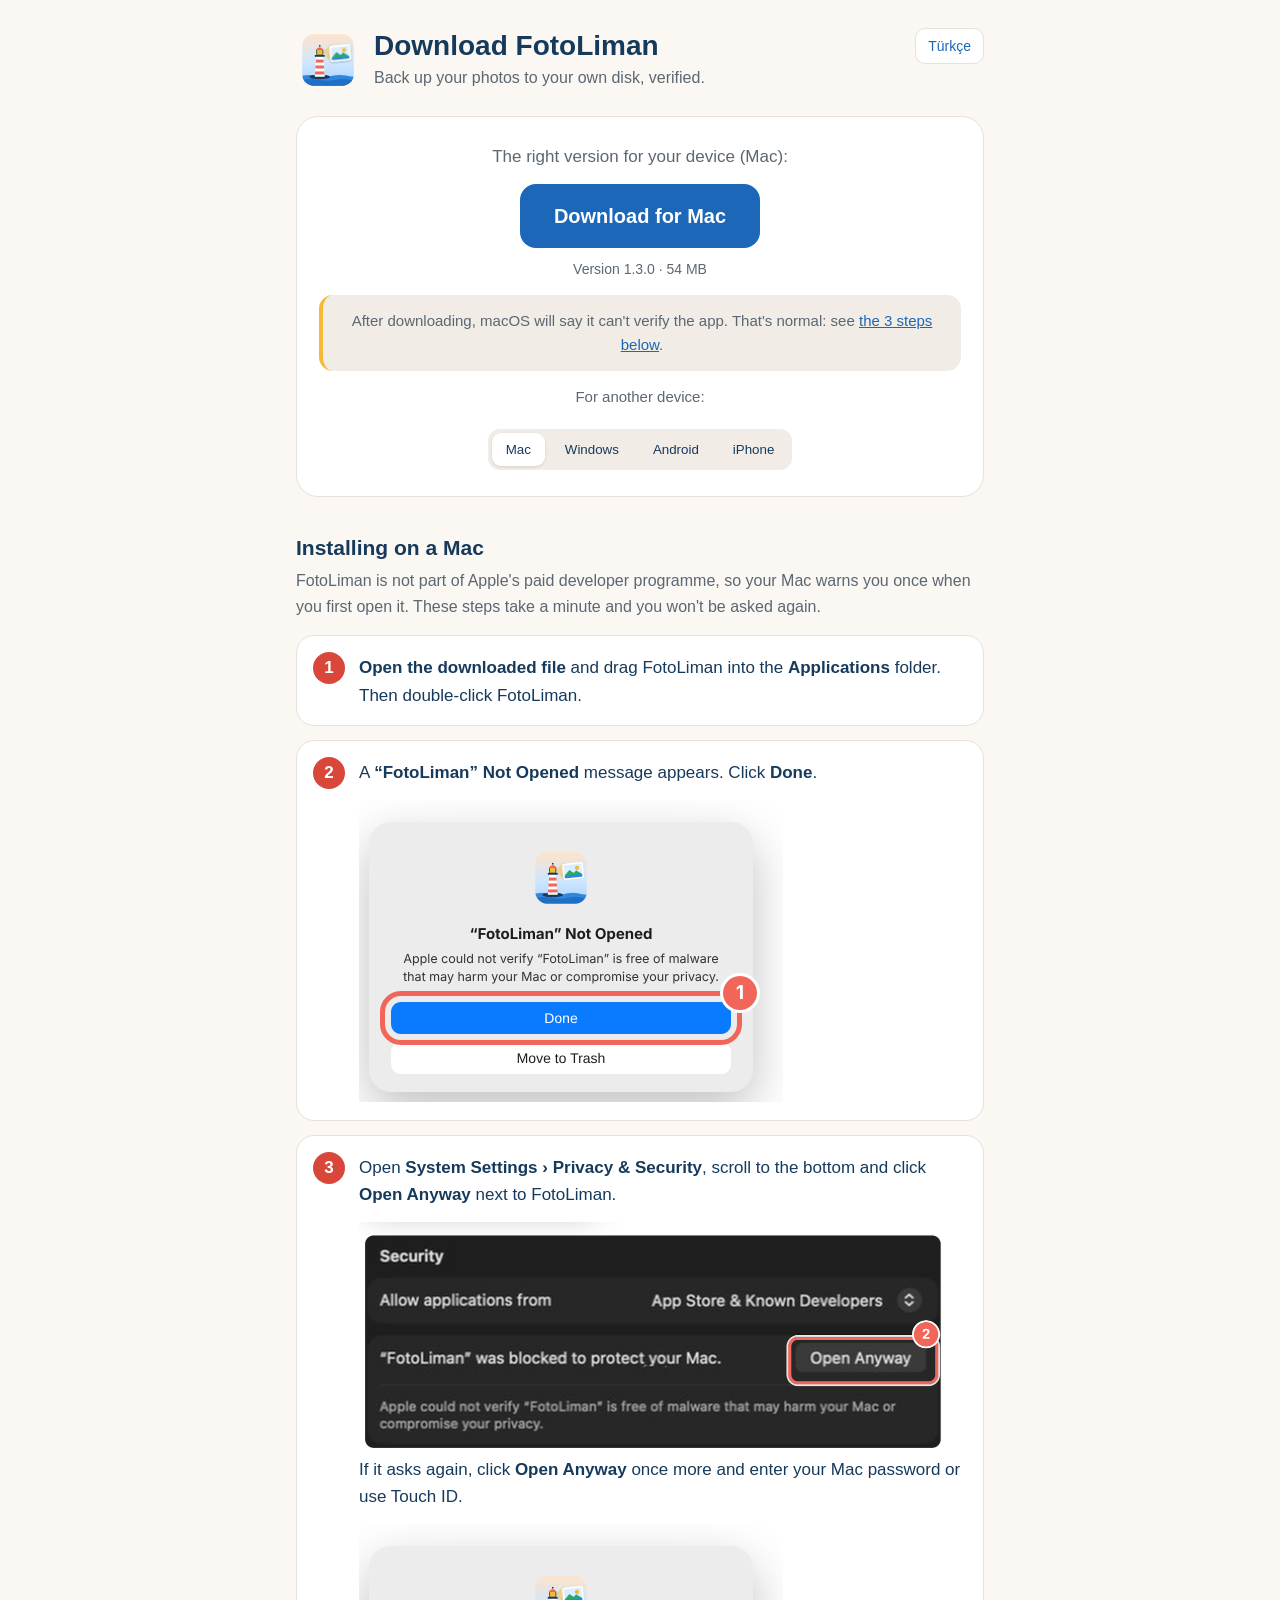
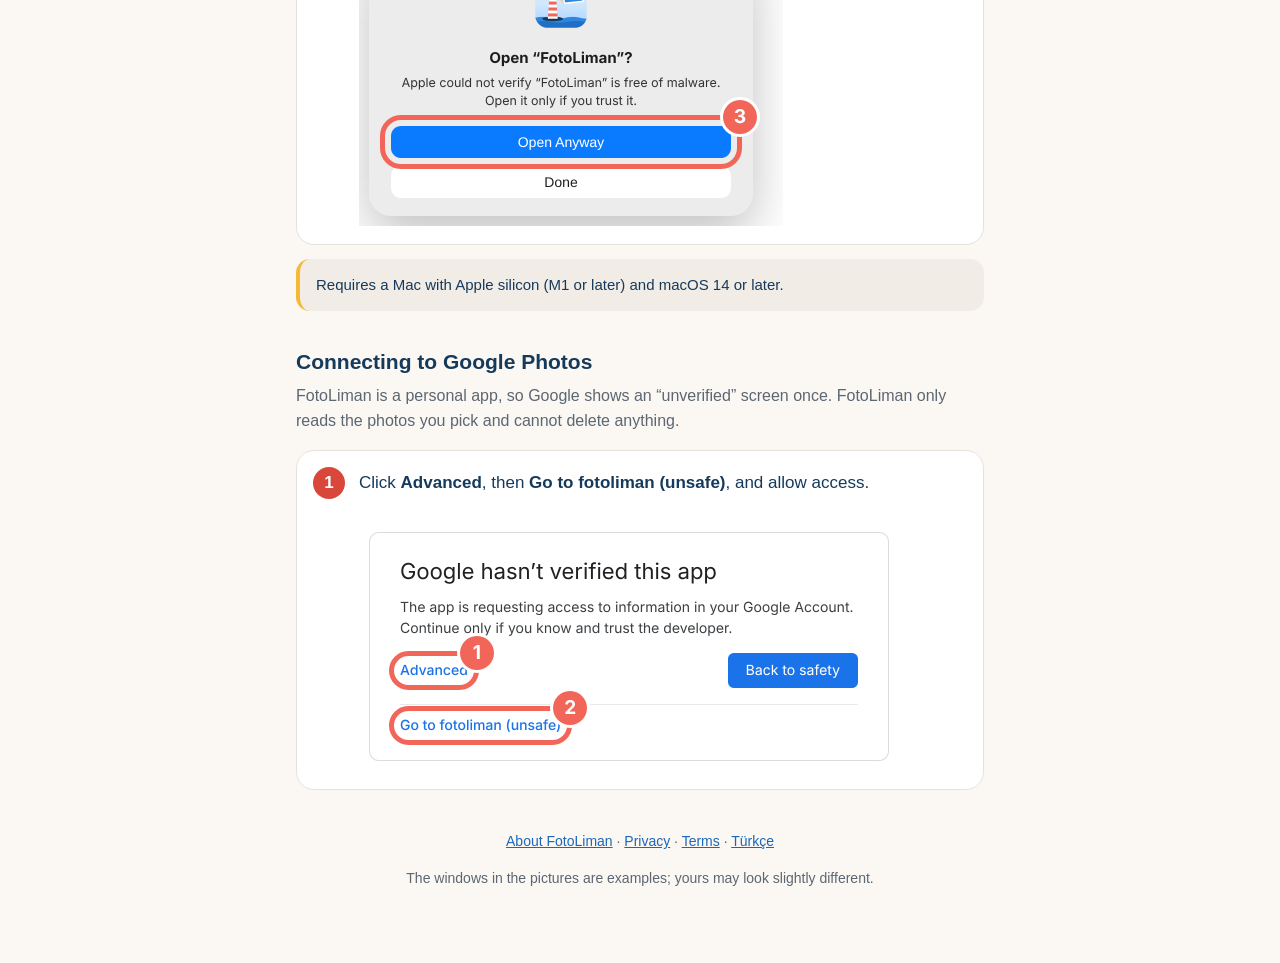
==== download/index.html @ c6443e42 "Publish FotoLiman 1.3.0 build 73" ====
<!doctype html>
<html lang="en">
<head>
<meta charset="utf-8">
<meta name="viewport" content="width=device-width, initial-scale=1">
<title>Download FotoLiman</title>
<meta name="description" content="Download the latest FotoLiman in one click: Mac, Windows and Android.">
<style>
:root { --ink:#163A5C; --muted:#5B6773; --sea:#1C67B8; --coral:#D9473B; --leaf:#17784B; --bg:#FBF7F2; --card:#FFFFFF; --line:#E6E1DA; --soft:#F1ECE5; }
@media (prefers-color-scheme: dark) {
  :root { --ink:#E8EEF5; --muted:#A7B3C0; --sea:#6CB4F5; --coral:#FF8A7E; --leaf:#5FD39A; --bg:#101B26; --card:#162432; --line:#26384A; --soft:#1B2C3C; }
}
* { box-sizing: border-box; }
body { margin:0; background:var(--bg); color:var(--ink); font:17px/1.6 -apple-system, BlinkMacSystemFont, "Segoe UI", Helvetica, Arial, sans-serif; }
main { max-width: 720px; margin: 0 auto; padding: 28px 16px 60px; }
header { display:flex; gap:14px; align-items:center; }
header img { flex:none; }
.lang { margin-left:auto; align-self:flex-start; font-size:14px; padding:6px 12px; border:1px solid var(--line); border-radius:10px; text-decoration:none; background:var(--card); }
h1 { font-size: 28px; line-height:1.2; margin:0; }
.sub { color:var(--muted); margin:2px 0 0; font-size:16px; }
.hero { background:var(--card); border:1px solid var(--line); border-radius:22px; padding:26px 22px; margin:24px 0 10px; text-align:center; }
.hero p { margin:0 0 14px; color:var(--muted); }
.dl { display:inline-block; background:#1C67B8; color:#fff; text-decoration:none; font-size:20px; font-weight:700; padding:16px 34px; border-radius:16px; }
.dl:hover { filter:brightness(1.08); }
.note { font-size:14px; margin-top:12px !important; padding:10px 14px; border-radius:12px; background:rgba(246,185,53,.16); border-left:4px solid #F6B935; color:var(--ink); }
.meta { font-size:14px; color:var(--muted); margin-top:10px !important; }
.others { margin:14px 0 0; font-size:15px; color:var(--muted); }
.tabs { display:inline-flex; gap:6px; background:var(--soft); padding:4px; border-radius:12px; margin-top:6px; flex-wrap:wrap; justify-content:center; }
.tabs button { border:0; background:transparent; color:var(--ink); font:600 15px/1 inherit; font-family:inherit; padding:9px 14px; border-radius:9px; cursor:pointer; }
.tabs button[aria-pressed="true"] { background:var(--card); box-shadow:0 1px 3px rgba(0,0,0,.12); }
.small { font-size:14px; }
h2 { font-size:21px; margin:34px 0 4px; }
ol.steps { list-style:none; padding:0; margin:16px 0 0; counter-reset:s; }
ol.steps > li { counter-increment:s; background:var(--card); border:1px solid var(--line); border-radius:18px; padding:18px 18px 16px 62px; margin-bottom:14px; position:relative; }
ol.steps > li::before { content:counter(s); position:absolute; left:16px; top:16px; width:32px; height:32px; border-radius:50%; background:var(--coral); color:#fff; font-weight:700; text-align:center; line-height:32px; }
ol.steps b { color:var(--ink); }
figure { margin:14px 0 2px; }
figure img { display:block; max-width:100%; height:auto; }
figcaption { font-size:13px; color:var(--muted); margin-top:4px; }
.note { background:var(--soft); border-radius:14px; padding:14px 16px; font-size:15px; margin-top:14px; }
.ok { color:var(--leaf); font-weight:700; }
.hidden { display:none !important; }
footer { margin-top:40px; font-size:14px; color:var(--muted); text-align:center; }
footer a, a { color:var(--sea); }
@media (max-width:520px){ ol.steps > li { padding-left:18px; padding-top:58px; } }
</style>
</head>
<body>
<main>
<header>
  <img src="../logo.svg" width="64" height="64" alt="FotoLiman logo">
  <div>
    <h1>Download FotoLiman</h1>
    <p class="sub">Back up your photos to your own disk, verified.</p>
  </div>
  <a class="lang" href="../indir/" lang="tr">Türkçe</a>
</header>

<section class="hero" aria-live="polite">
  <p id="detected">The right version for your device:</p>
  <a id="dl" class="dl" href="#">Download</a>
  <p id="meta" class="meta"></p>
  <p id="note" class="note hidden"></p>
  <p id="arm" class="meta small hidden">Snapdragon (ARM) PC? <a id="armlink" href="#">Download this version</a>.</p>
  <p class="others">For another device:</p>
  <div class="tabs" role="group" aria-label="Choose device">
    <button data-os="mac">Mac</button>
    <button data-os="win">Windows</button>
    <button data-os="android">Android</button>
    <button data-os="ios">iPhone</button>
  </div>
</section>

<span id="kurulum"></span>
<!-- MAC -->
<section data-for="mac">
  <h2>Installing on a Mac</h2>
  <p class="sub">FotoLiman is not part of Apple's paid developer programme, so your Mac warns you once when you first open it. These steps take a minute and you won't be asked again.</p>
  <ol class="steps">
    <li><b>Open the downloaded file</b> and drag FotoLiman into the <b>Applications</b> folder. Then double-click FotoLiman.</li>
    <li>A <b>“FotoLiman” Not Opened</b> message appears. Click <b>Done</b>.
      <figure><img src="img/mac1.png" width="424" alt="Mac warning with the Done button highlighted"></figure></li>
    <li>Open <b>System Settings › Privacy &amp; Security</b>, scroll to the bottom and click <b>Open Anyway</b> next to FotoLiman.
      <figure><img src="img/mac2.png" width="600" alt="Privacy and Security with Open Anyway highlighted"></figure>
      If it asks again, click <b>Open Anyway</b> once more and enter your Mac password or use Touch ID.
      <figure><img src="img/mac3.png" width="424" alt="Confirmation with Open Anyway highlighted"></figure></li>
  </ol>
  <p class="note">Requires a Mac with Apple silicon (M1 or later) and macOS 14 or later.</p>
</section>

<!-- WINDOWS -->
<section data-for="win" class="hidden">
  <h2>Installing on Windows</h2>
  <p class="sub">FotoLiman does not carry a paid digital signature, so Windows warns you once the first time you run it.</p>
  <ol class="steps">
    <li><b>Double-click the downloaded file.</b> <span class="small">(You can also open it from your browser's downloads list.)</span></li>
    <li>If the blue <b>“Windows protected your PC”</b> screen appears, click <b>More info</b>, then <b>Run anyway</b>.
      <figure><img src="img/win1.png" width="560" alt="Windows warning with More info highlighted"></figure>
      <figure><img src="img/win2.png" width="560" alt="Windows warning with Run anyway highlighted"></figure></li>
    <li>Click <b>Install</b> (it says <b>Update</b> if an older version is installed). FotoLiman then appears on your desktop and in the Start menu.</li>
  </ol>
  <p class="note">For Wi‑Fi transfers from your phone: when you first open FotoLiman Link, if the firewall asks, tick <b>Private networks</b> and allow it.</p>
</section>

<!-- ANDROID -->
<section data-for="android" class="hidden">
  <h2>Installing on Android</h2>
  <p class="sub">FotoLiman Mobile is not on Google Play; it installs from the file. Your phone asks for permission the first time.</p>
  <ol class="steps">
    <li><b>Wait for the download to finish.</b> <span class="small">(The file is saved in your browser's Downloads folder.)</span></li>
    <li><b>When the download finishes, tap the file.</b> If the phone warns about unknown apps, tap <b>Settings</b>.
      <figure><img src="img/and1.png" width="600" alt="Android warning with Settings highlighted"></figure></li>
    <li>Turn on <b>Allow from this source</b>, then go back.
      <figure><img src="img/and2.png" width="600" alt="Allow from this source highlighted"></figure></li>
    <li>Tap <b>Install</b>. <span class="small">If a Play Protect warning appears, tap <b>More details › Install anyway</b>.</span>
      <figure><img src="img/and3.png" width="600" alt="Install highlighted"></figure></li>
  </ol>
  <p class="note">Android 8 or later. When a new version comes out, download it from the same button and install it over the old one; your settings are kept.</p>
</section>

<!-- IPHONE -->
<section data-for="ios" class="hidden">
  <h2>iPhone</h2>
  <p class="note">Apps can't be installed on an iPhone from a file; Apple doesn't allow it. To back up your iPhone's photos, <b>connect the iPhone to a Mac or Windows PC with a cable</b> and choose it under <b>Camera / SD card</b> in FotoLiman on the computer. The computer download is above.</p>
</section>

<!-- GOOGLE -->
<section data-for="mac win" id="google">
  <h2>Connecting to Google Photos</h2>
  <p class="sub">FotoLiman is a personal app, so Google shows an “unverified” screen once. FotoLiman only reads the photos you pick and cannot delete anything.</p>
  <ol class="steps">
    <li>Click <b>Advanced</b>, then <b>Go to fotoliman (unsafe)</b>, and allow access.
      <figure><img src="img/goo.png" width="560" alt="Google warning with Advanced and the continue link highlighted"></figure></li>
  </ol>
</section>

<footer>
  <p><a href="../">About FotoLiman</a> · <a href="../privacy.html">Privacy</a> · <a href="../terms.html">Terms</a> · <a href="../indir/">Türkçe</a></p>
  <p>The windows in the pictures are examples; yours may look slightly different.</p>
</footer>
</main>

<script>
// The only place to change on a new release: version labels and stable release asset URLs.
var REL = {
  mac:     { name: "Mac",     label: "Download for Mac",     meta: "Version 1.3.0 · 54 MB", url: "https://github.com/umutluprens/fotoliman/releases/download/macos/FotoLiman-Mac.dmg" },
  win:     { name: "Windows", label: "Download for Windows", meta: "Version 1.3.0 · Windows 10 and 11 · 65 MB", url: "https://github.com/umutluprens/fotoliman/releases/download/windows-x64/FotoLiman-Kurulum-Windows.exe" },
  winarm:  { url: "https://github.com/umutluprens/fotoliman/releases/download/windows-arm64/FotoLiman-Kurulum-Windows-ARM.exe" },
  android: { name: "Android", label: "Download for Android", meta: "FotoLiman Mobile 0.2.5 · 1.6 MB", url: "https://github.com/umutluprens/fotoliman/releases/download/android/FotoLiman-Mobil-Android.apk" },
  ios:     { name: "iPhone",  label: "", meta: "", url: "" }
};
function detect() {
  var ua = navigator.userAgent || "";
  if (/Android/i.test(ua)) return "android";
  if (/iPhone|iPad|iPod/i.test(ua) || (/Macintosh/.test(ua) && navigator.maxTouchPoints > 1)) return "ios";
  if (/Mac/i.test(ua)) return "mac";
  if (/Win/i.test(ua)) return "win";
  return "mac";
}
function show(os, auto) {
  var r = REL[os], dl = document.getElementById("dl");
  document.getElementById("detected").textContent = auto ? "The right version for your device (" + r.name + "):" : "For " + r.name + ":";
  if (os === "ios") {
    dl.classList.add("hidden");
    document.getElementById("meta").textContent = "There is no app file for iPhone. See the note below.";
  } else {
    dl.classList.remove("hidden"); dl.textContent = r.label; dl.href = r.url;
    document.getElementById("meta").textContent = r.meta;
  }
  var NOTE = {"mac": "After downloading, macOS will say it can't verify the app. That's normal: see <a href=\"#kurulum\">the 3 steps below</a>.", "win": "Windows may say \"Windows protected your PC\" the first time. That's normal: see <a href=\"#kurulum\">the steps below</a>.", "android": "Your phone asks to allow unknown apps the first time. That's normal: see <a href=\"#kurulum\">the steps below</a>."};
  var note = document.getElementById("note"); note.innerHTML = NOTE[os] || ""; note.classList.toggle("hidden", !NOTE[os]);
  document.getElementById("arm").classList.toggle("hidden", os !== "win");
  document.getElementById("armlink").href = REL.winarm.url;
  document.querySelectorAll("[data-for]").forEach(function (s) {
    s.classList.toggle("hidden", s.getAttribute("data-for").split(" ").indexOf(os) < 0);
  });
  document.querySelectorAll(".tabs button").forEach(function (b) {
    b.setAttribute("aria-pressed", b.getAttribute("data-os") === os ? "true" : "false");
  });
}
document.querySelectorAll(".tabs button").forEach(function (b) {
  b.addEventListener("click", function () { show(b.getAttribute("data-os"), false); });
});
show(detect(), true);
</script>
</body>
</html>
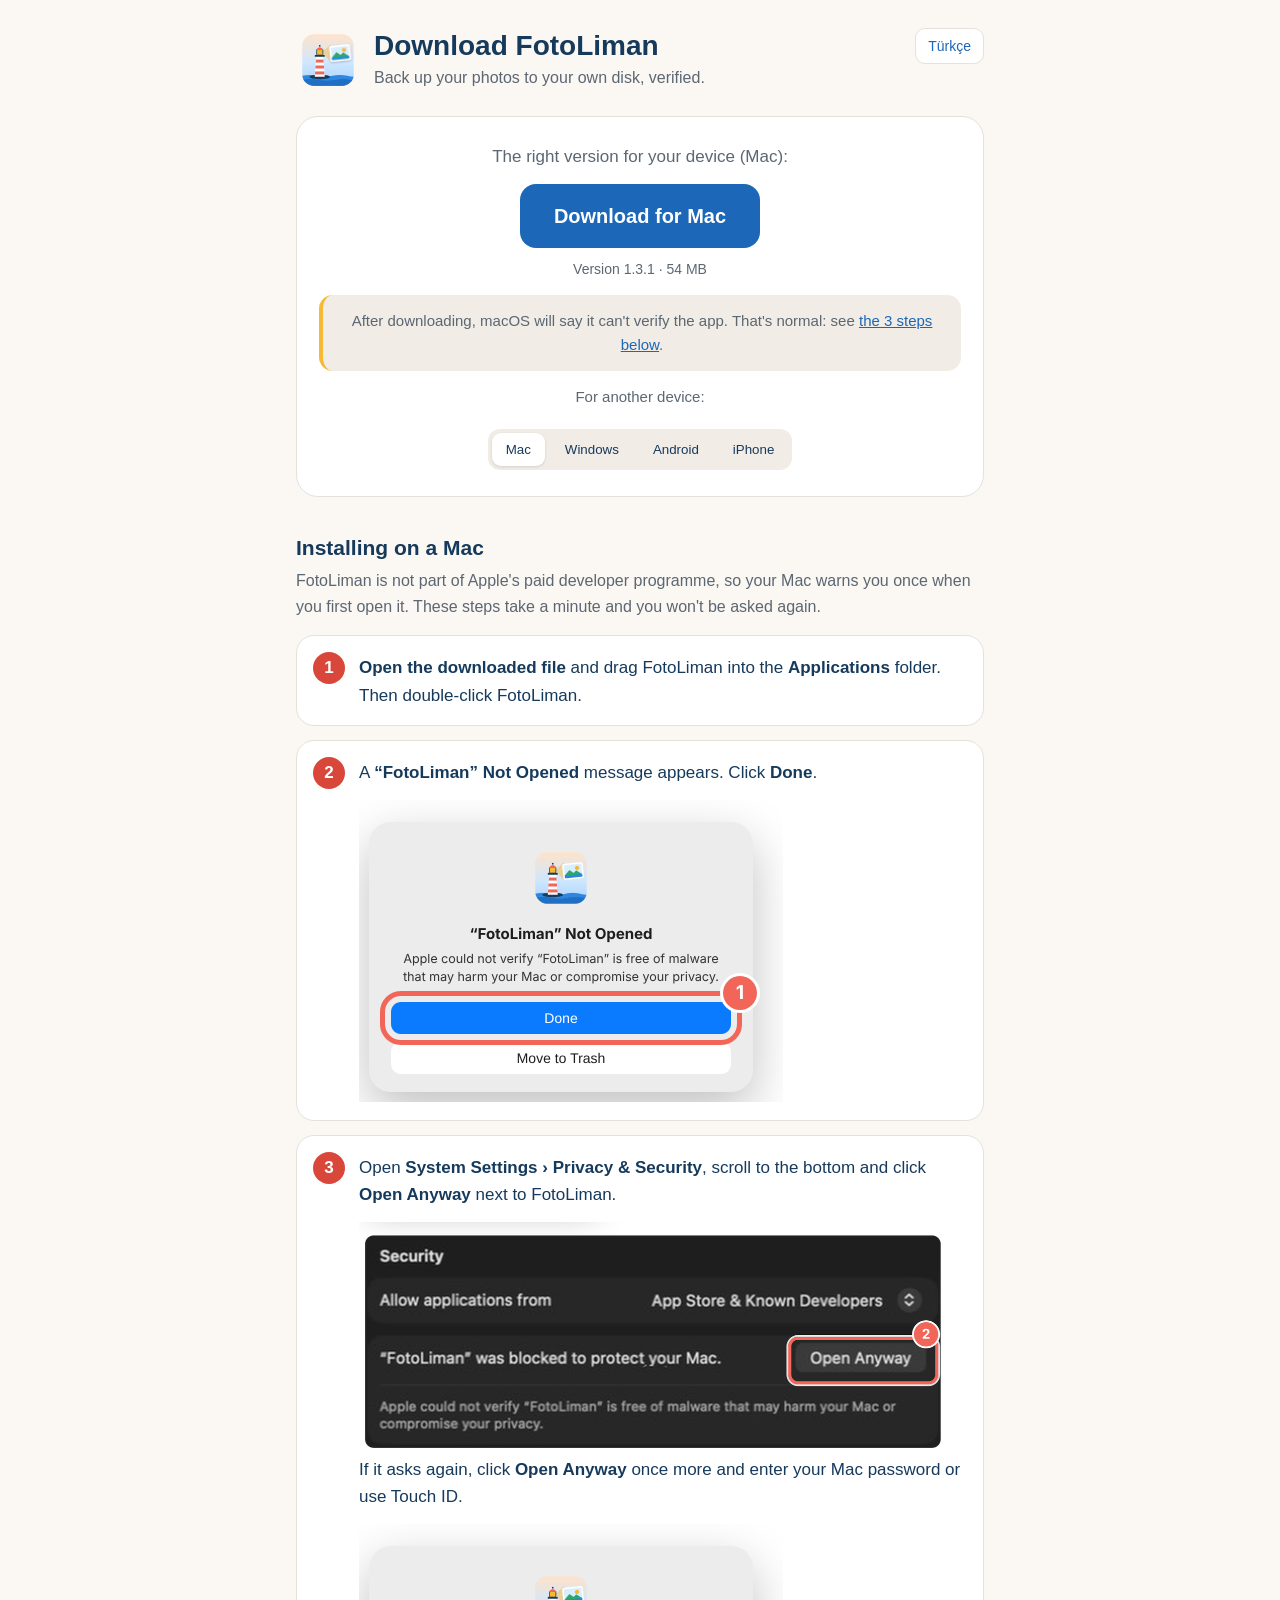
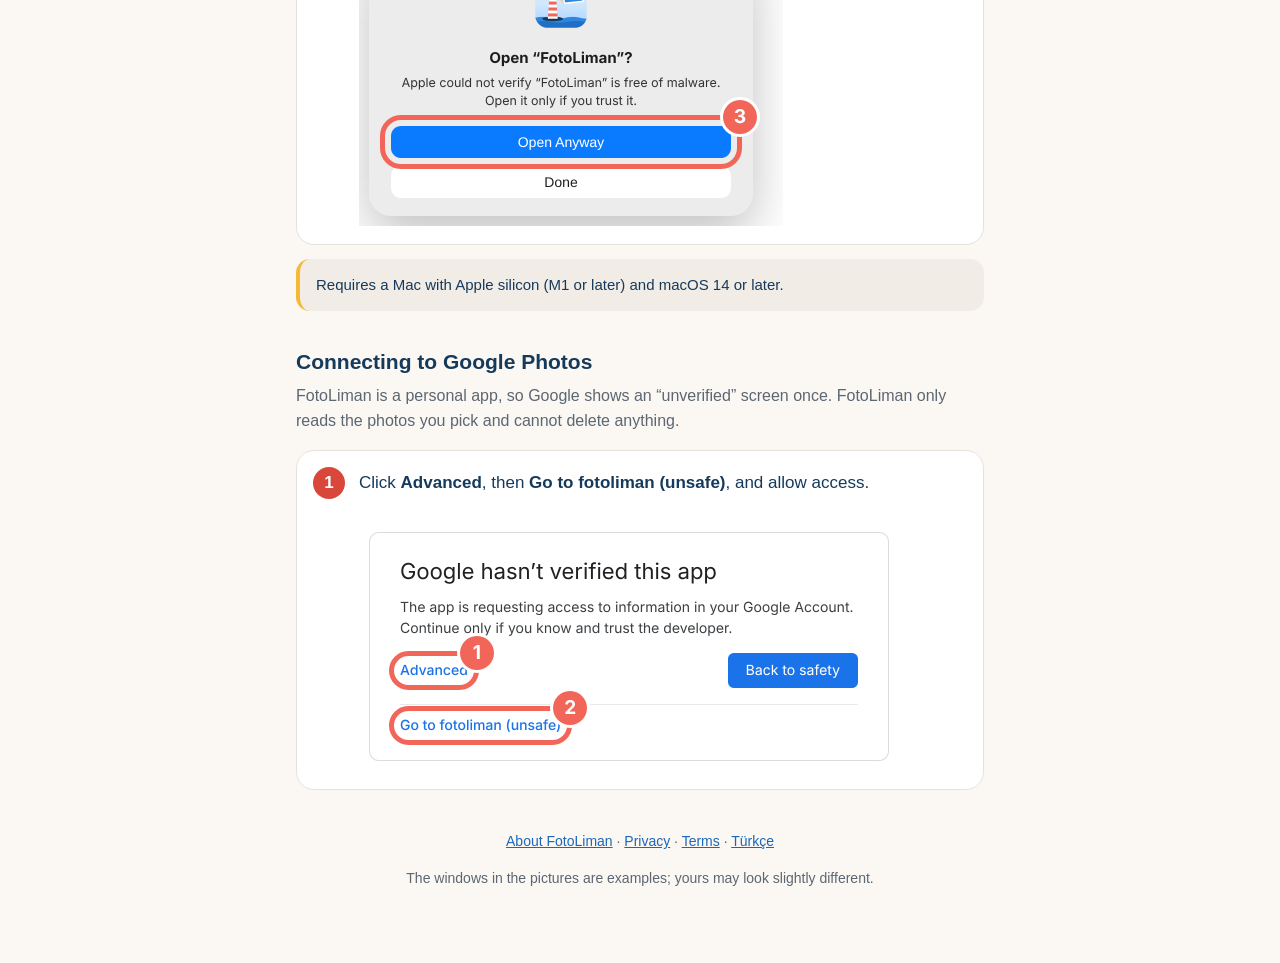
==== commit 3817af4a: "Publish FotoLiman 1.3.1 build 74" ====
--- a/download/index.html
+++ b/download/index.html
@@ -143,8 +143,8 @@
 <script>
 // The only place to change on a new release: version labels and stable release asset URLs.
 var REL = {
-  mac:     { name: "Mac",     label: "Download for Mac",     meta: "Version 1.3.0 · 54 MB", url: "https://github.com/umutluprens/fotoliman/releases/download/macos/FotoLiman-Mac.dmg" },
-  win:     { name: "Windows", label: "Download for Windows", meta: "Version 1.3.0 · Windows 10 and 11 · 65 MB", url: "https://github.com/umutluprens/fotoliman/releases/download/windows-x64/FotoLiman-Kurulum-Windows.exe" },
+  mac:     { name: "Mac",     label: "Download for Mac",     meta: "Version 1.3.1 · 54 MB", url: "https://github.com/umutluprens/fotoliman/releases/download/macos/FotoLiman-Mac.dmg" },
+  win:     { name: "Windows", label: "Download for Windows", meta: "Version 1.3.1 · Windows 10 and 11 · 65 MB", url: "https://github.com/umutluprens/fotoliman/releases/download/windows-x64/FotoLiman-Kurulum-Windows.exe" },
   winarm:  { url: "https://github.com/umutluprens/fotoliman/releases/download/windows-arm64/FotoLiman-Kurulum-Windows-ARM.exe" },
   android: { name: "Android", label: "Download for Android", meta: "FotoLiman Mobile 0.2.5 · 1.6 MB", url: "https://github.com/umutluprens/fotoliman/releases/download/android/FotoLiman-Mobil-Android.apk" },
   ios:     { name: "iPhone",  label: "", meta: "", url: "" }
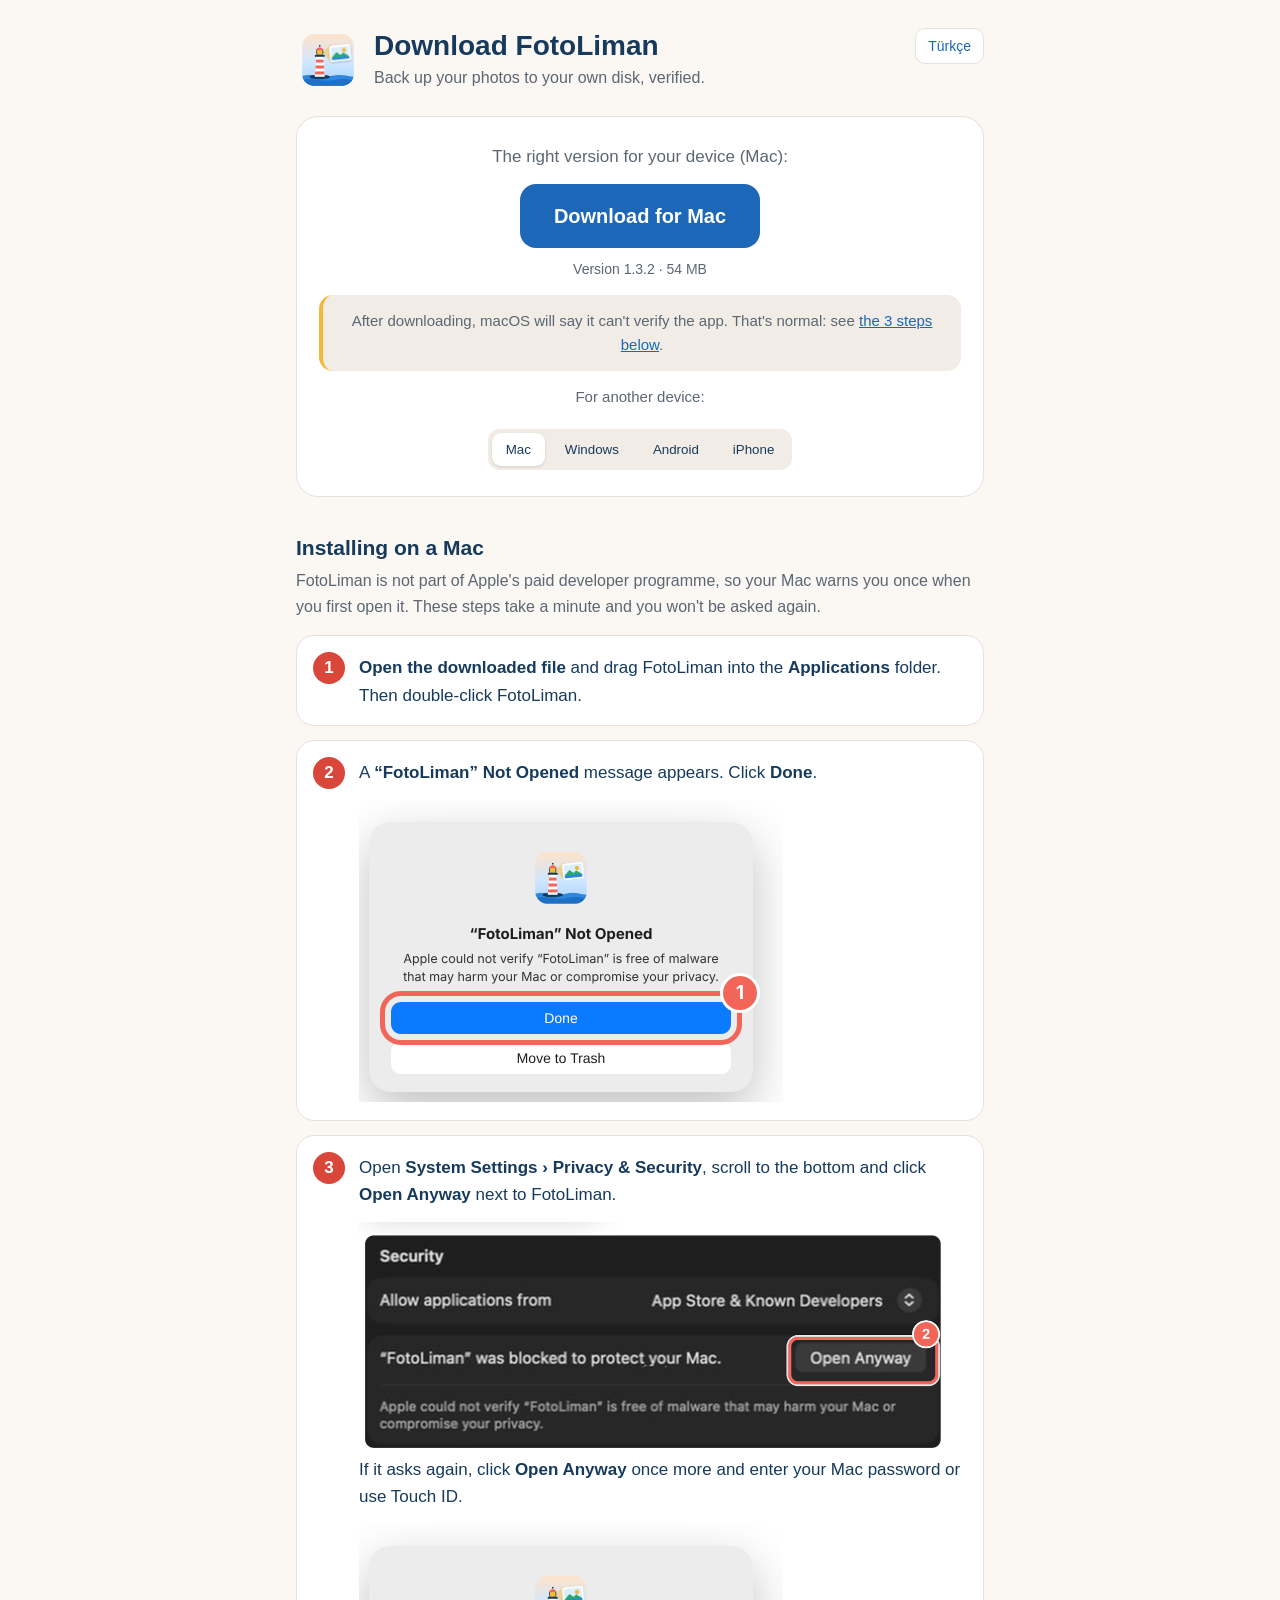
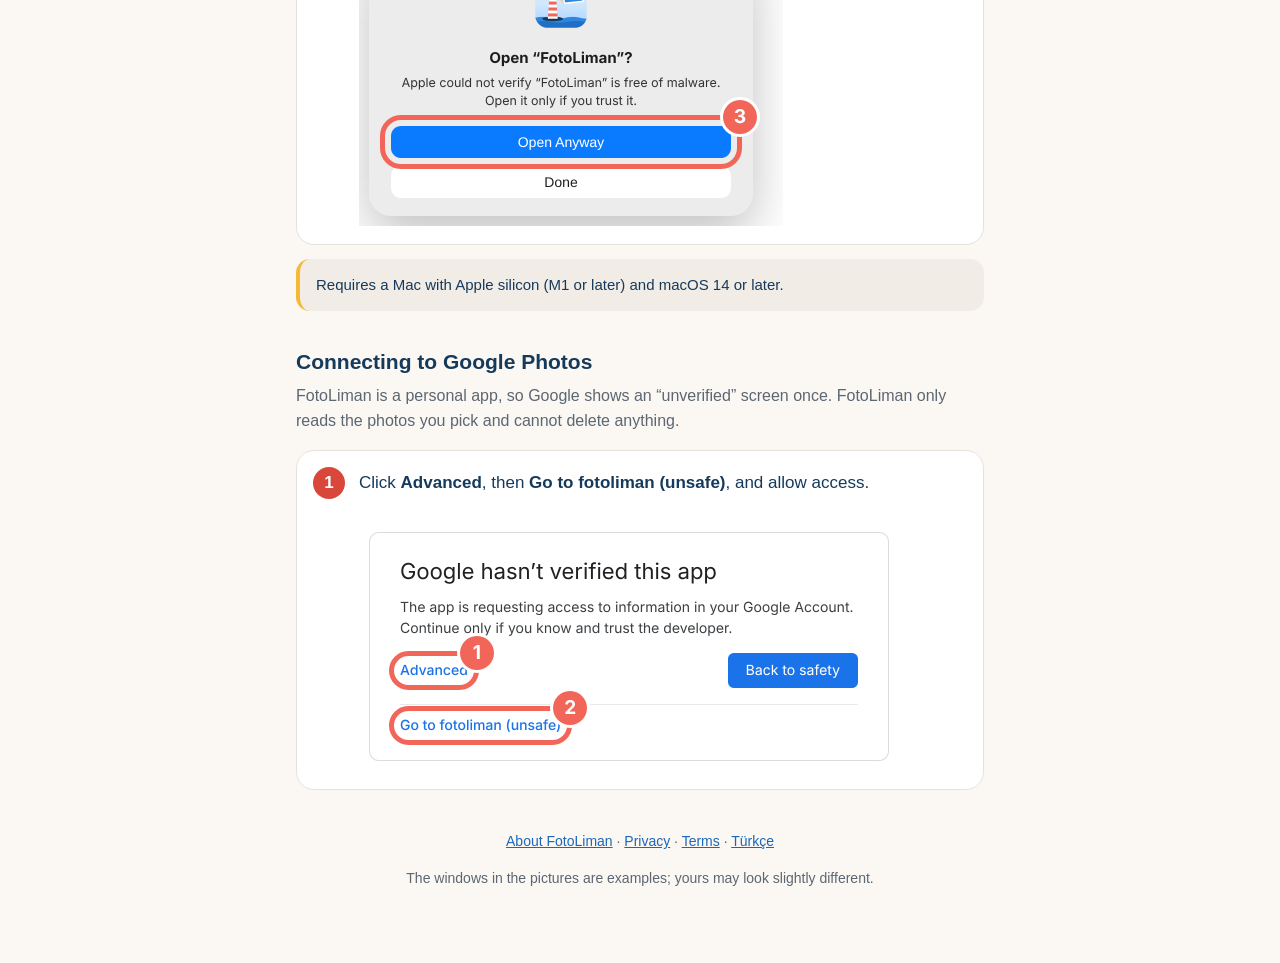
==== commit adb97aa4: "Publish FotoLiman 1.3.2 build 75" ====
--- a/download/index.html
+++ b/download/index.html
@@ -143,10 +143,10 @@
 <script>
 // The only place to change on a new release: version labels and stable release asset URLs.
 var REL = {
-  mac:     { name: "Mac",     label: "Download for Mac",     meta: "Version 1.3.1 · 54 MB", url: "https://github.com/umutluprens/fotoliman/releases/download/macos/FotoLiman-Mac.dmg" },
-  win:     { name: "Windows", label: "Download for Windows", meta: "Version 1.3.1 · Windows 10 and 11 · 65 MB", url: "https://github.com/umutluprens/fotoliman/releases/download/windows-x64/FotoLiman-Kurulum-Windows.exe" },
+  mac:     { name: "Mac",     label: "Download for Mac",     meta: "Version 1.3.2 · 54 MB", url: "https://github.com/umutluprens/fotoliman/releases/download/macos/FotoLiman-Mac.dmg" },
+  win:     { name: "Windows", label: "Download for Windows", meta: "Version 1.3.2 · Windows 10 and 11 · 65 MB", url: "https://github.com/umutluprens/fotoliman/releases/download/windows-x64/FotoLiman-Kurulum-Windows.exe" },
   winarm:  { url: "https://github.com/umutluprens/fotoliman/releases/download/windows-arm64/FotoLiman-Kurulum-Windows-ARM.exe" },
-  android: { name: "Android", label: "Download for Android", meta: "FotoLiman Mobile 0.2.5 · 1.6 MB", url: "https://github.com/umutluprens/fotoliman/releases/download/android/FotoLiman-Mobil-Android.apk" },
+  android: { name: "Android", label: "Download for Android", meta: "FotoLiman Mobile 0.2.6 · 1.6 MB", url: "https://github.com/umutluprens/fotoliman/releases/download/android/FotoLiman-Mobil-Android.apk" },
   ios:     { name: "iPhone",  label: "", meta: "", url: "" }
 };
 function detect() {
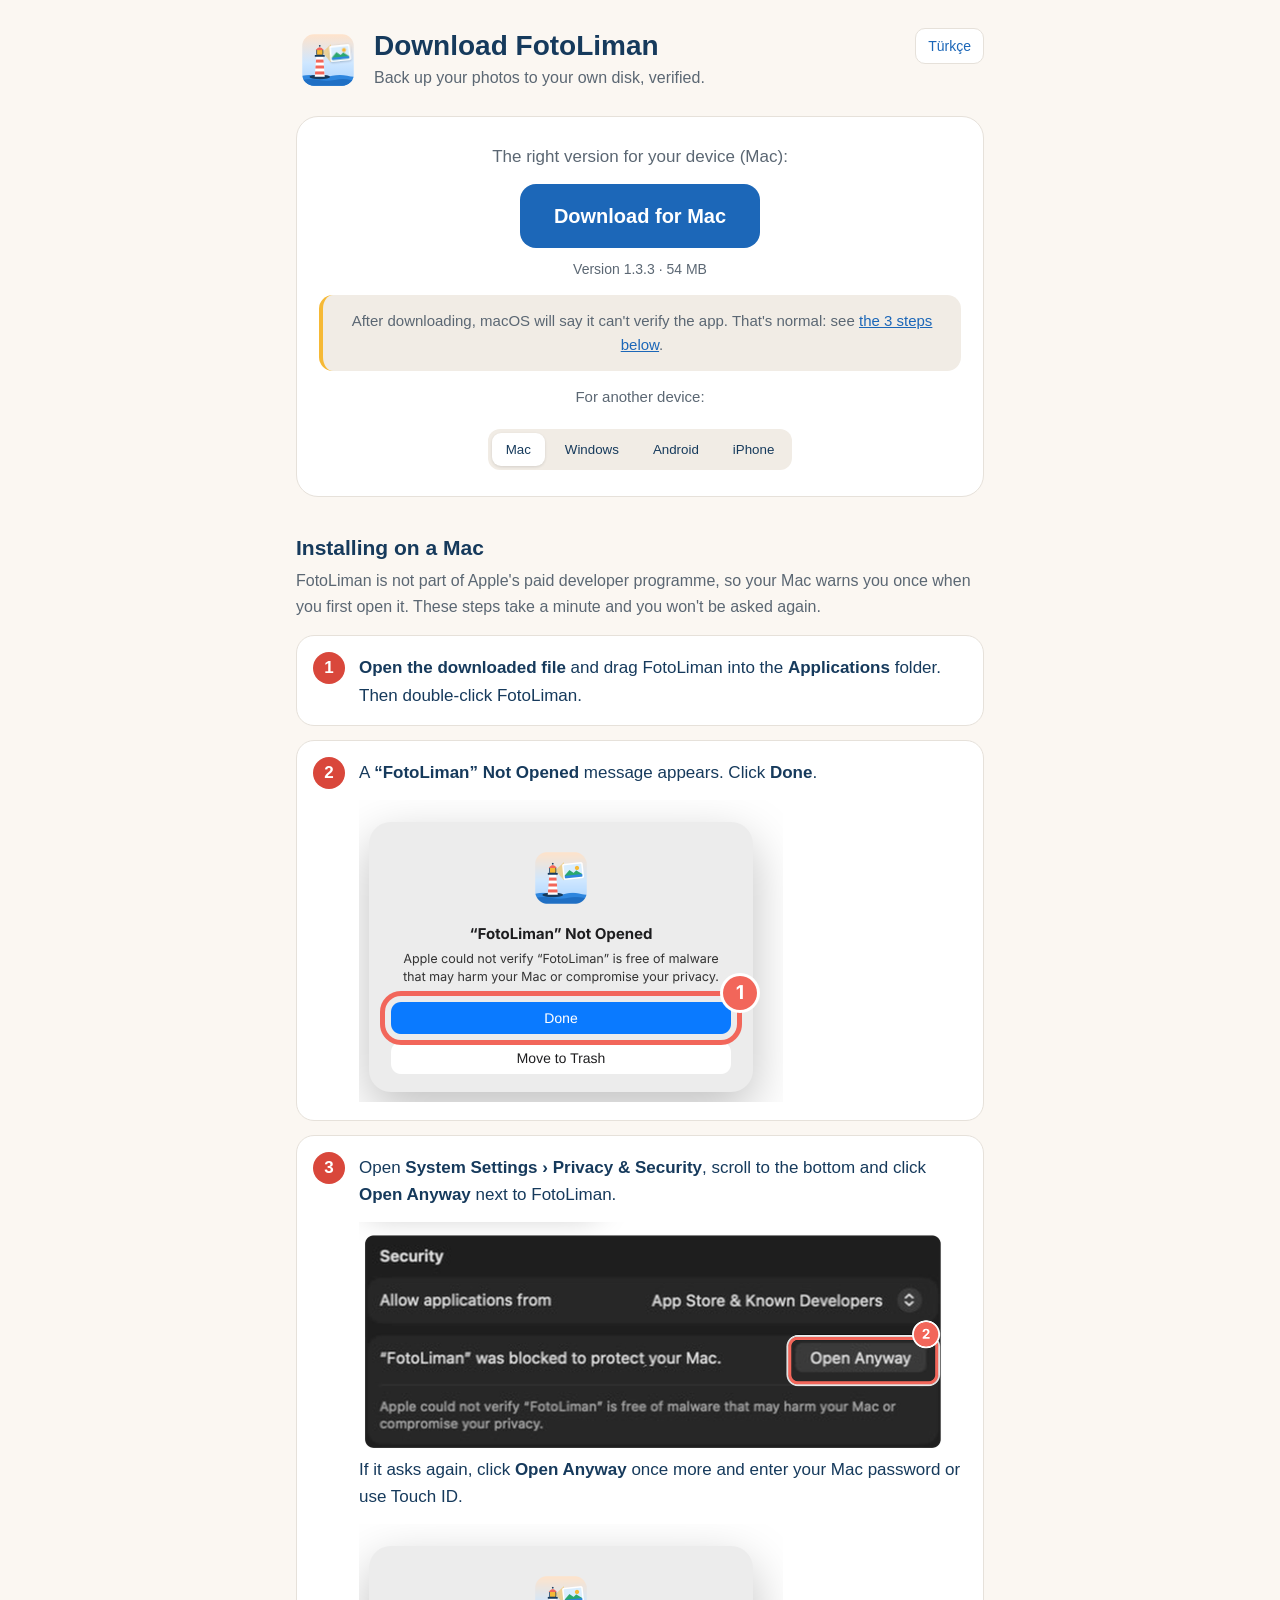
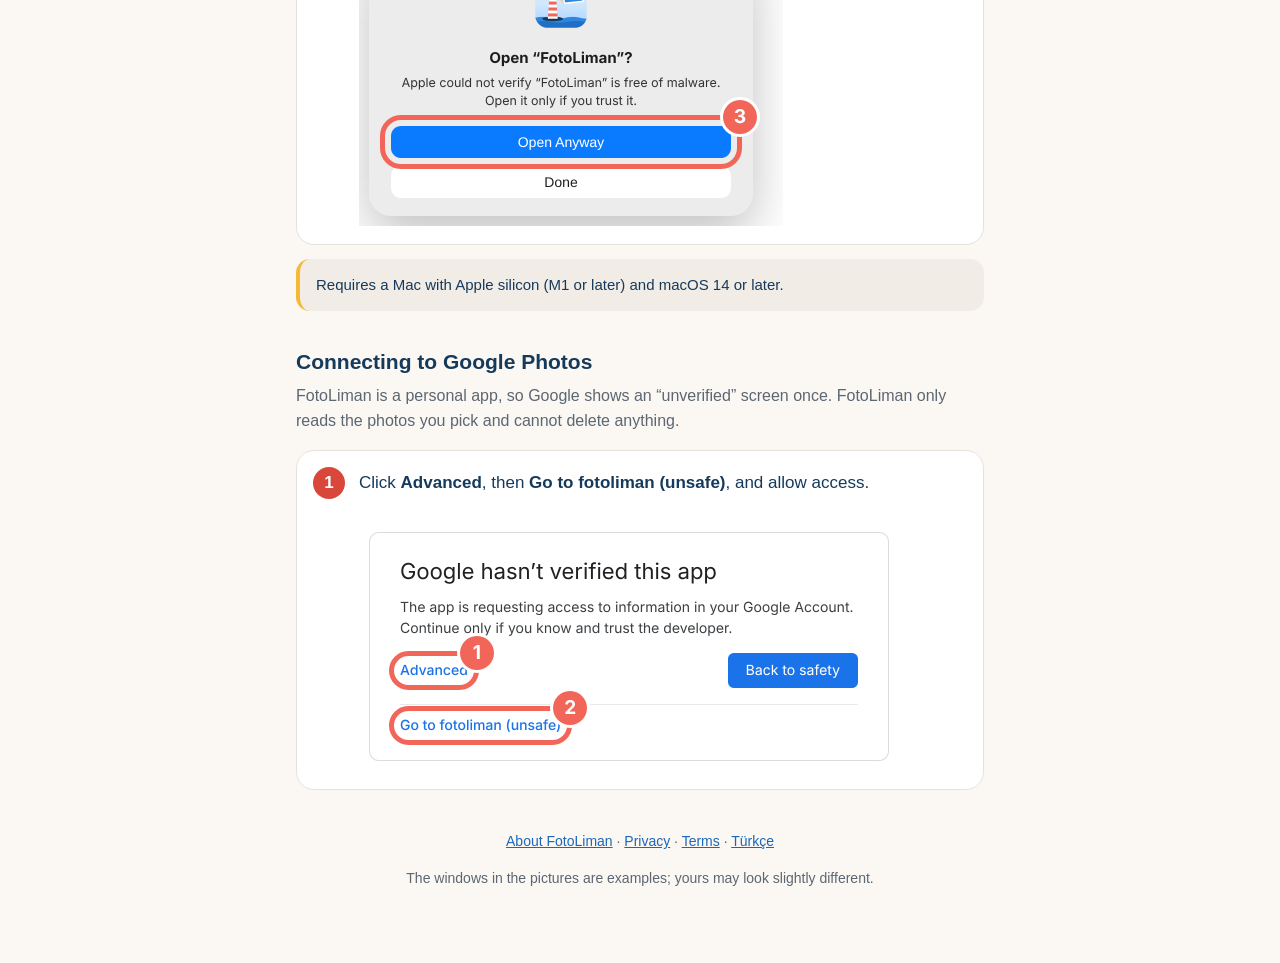
==== commit c440432b: "Publish FotoLiman 1.3.3 build 76" ====
--- a/download/index.html
+++ b/download/index.html
@@ -143,8 +143,8 @@
 <script>
 // The only place to change on a new release: version labels and stable release asset URLs.
 var REL = {
-  mac:     { name: "Mac",     label: "Download for Mac",     meta: "Version 1.3.2 · 54 MB", url: "https://github.com/umutluprens/fotoliman/releases/download/macos/FotoLiman-Mac.dmg" },
-  win:     { name: "Windows", label: "Download for Windows", meta: "Version 1.3.2 · Windows 10 and 11 · 65 MB", url: "https://github.com/umutluprens/fotoliman/releases/download/windows-x64/FotoLiman-Kurulum-Windows.exe" },
+  mac:     { name: "Mac",     label: "Download for Mac",     meta: "Version 1.3.3 · 54 MB", url: "https://github.com/umutluprens/fotoliman/releases/download/macos/FotoLiman-Mac.dmg" },
+  win:     { name: "Windows", label: "Download for Windows", meta: "Version 1.3.3 · Windows 10 and 11 · 65 MB", url: "https://github.com/umutluprens/fotoliman/releases/download/windows-x64/FotoLiman-Kurulum-Windows.exe" },
   winarm:  { url: "https://github.com/umutluprens/fotoliman/releases/download/windows-arm64/FotoLiman-Kurulum-Windows-ARM.exe" },
   android: { name: "Android", label: "Download for Android", meta: "FotoLiman Mobile 0.2.6 · 1.6 MB", url: "https://github.com/umutluprens/fotoliman/releases/download/android/FotoLiman-Mobil-Android.apk" },
   ios:     { name: "iPhone",  label: "", meta: "", url: "" }
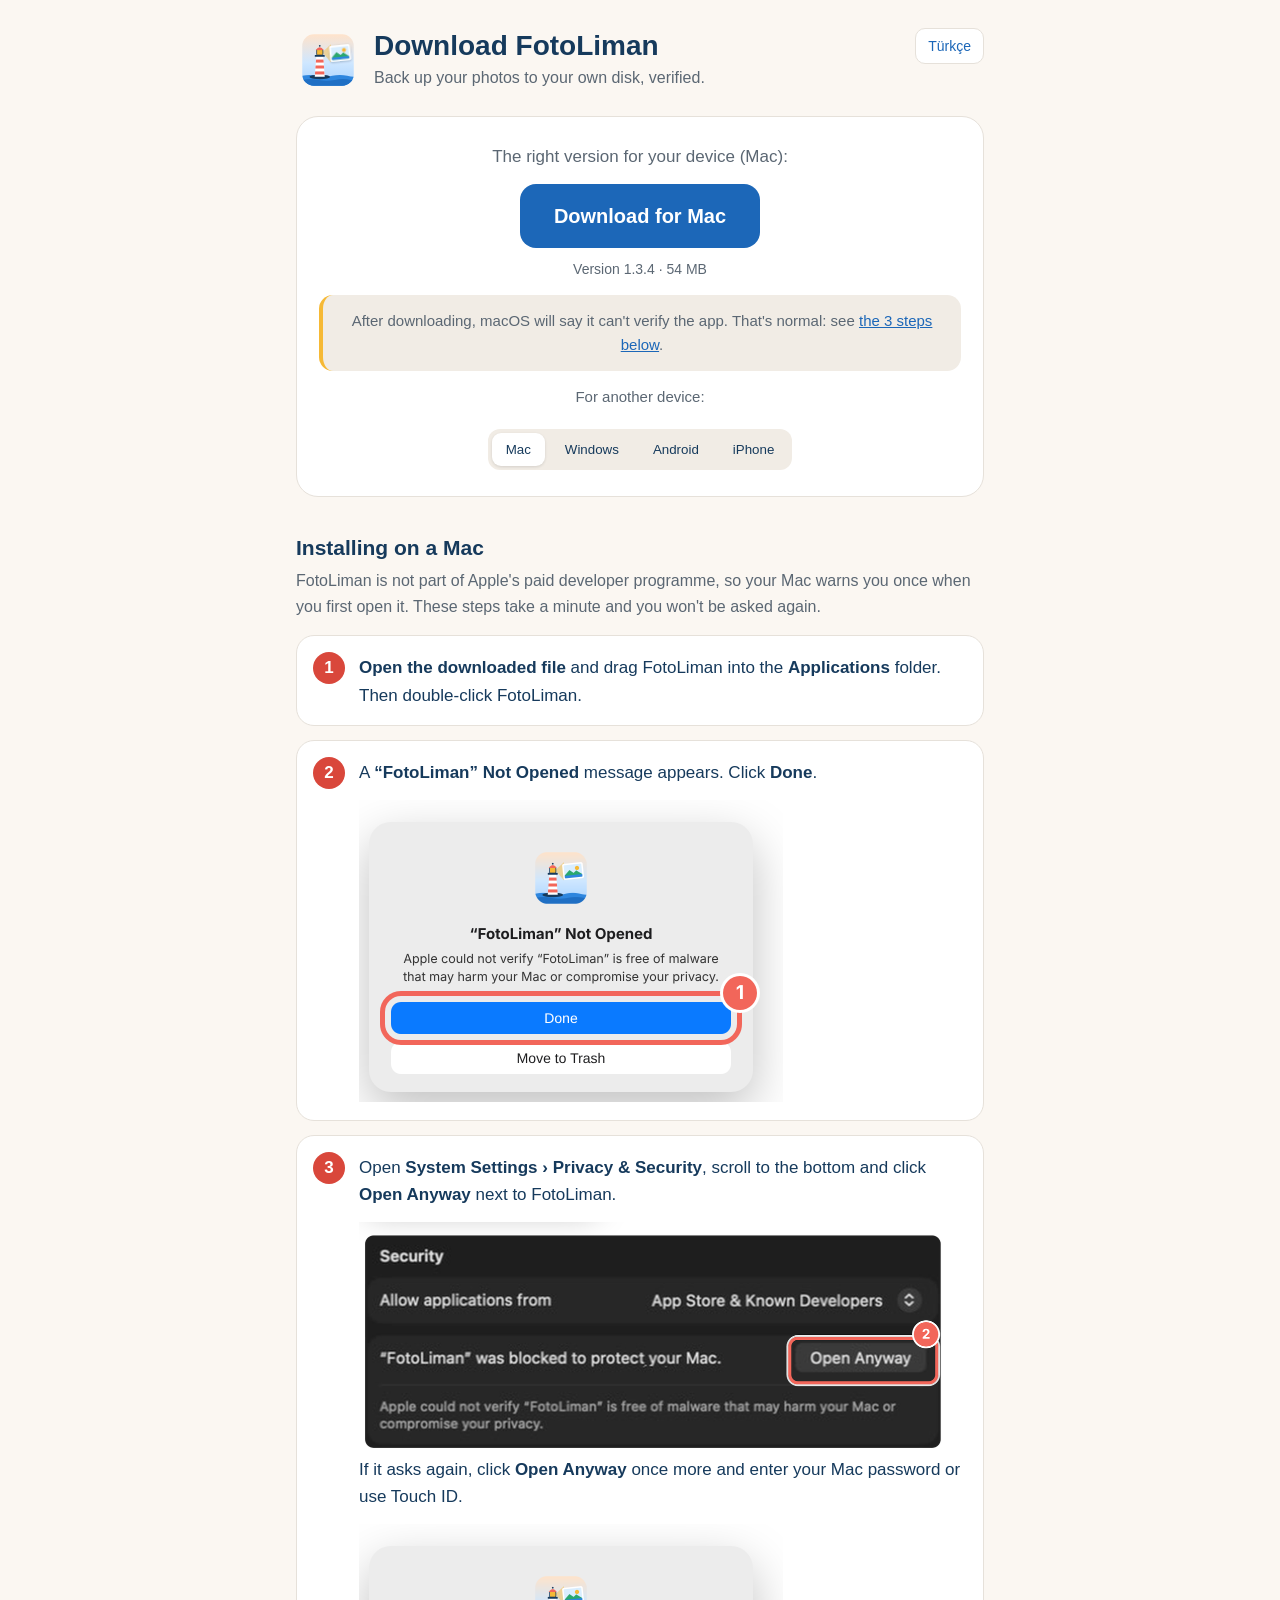
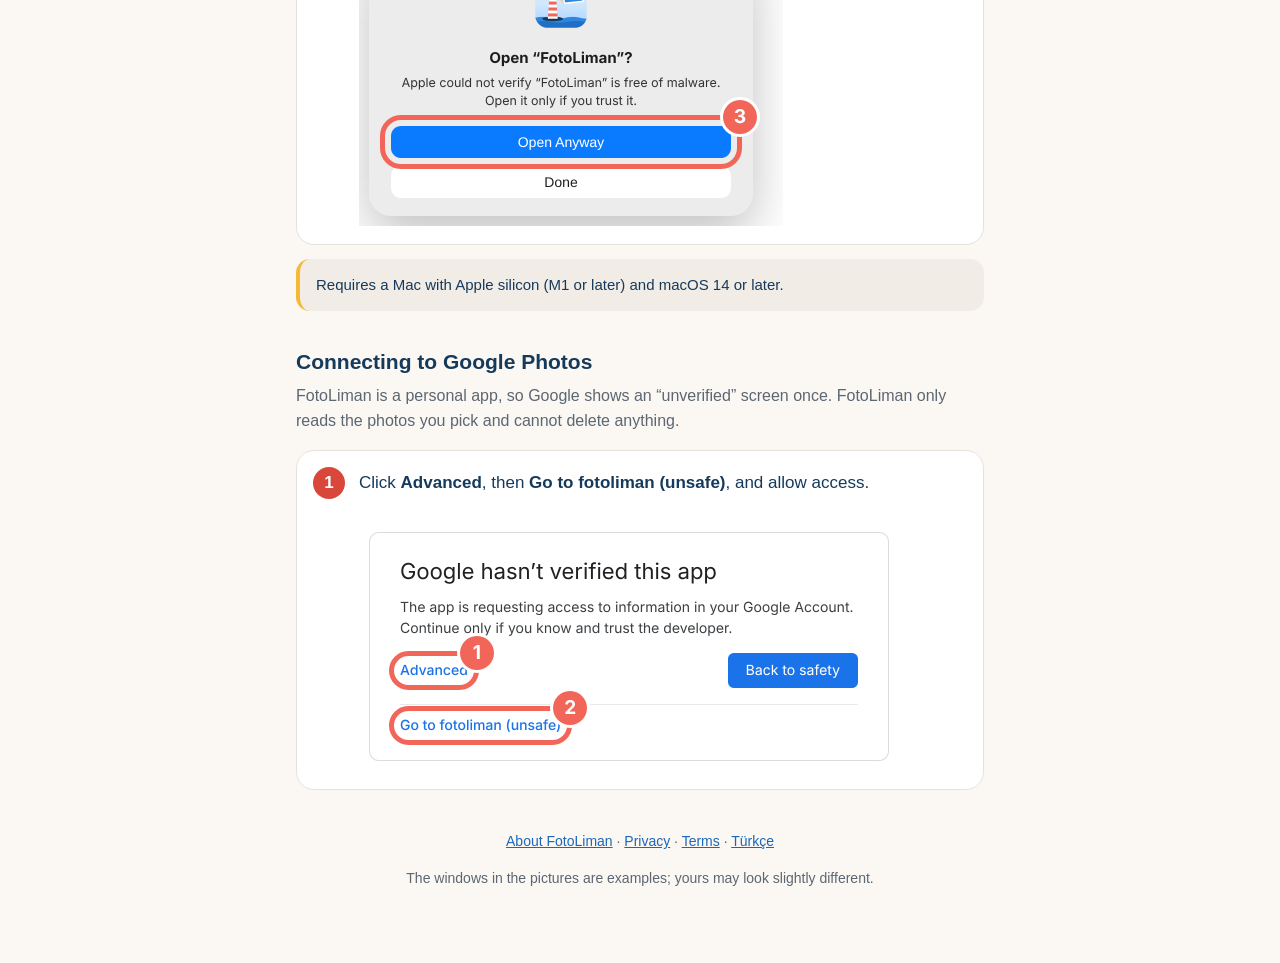
==== commit a294bb7a: "Publish FotoLiman 1.3.4 build 77" ====
--- a/download/index.html
+++ b/download/index.html
@@ -143,8 +143,8 @@
 <script>
 // The only place to change on a new release: version labels and stable release asset URLs.
 var REL = {
-  mac:     { name: "Mac",     label: "Download for Mac",     meta: "Version 1.3.3 · 54 MB", url: "https://github.com/umutluprens/fotoliman/releases/download/macos/FotoLiman-Mac.dmg" },
-  win:     { name: "Windows", label: "Download for Windows", meta: "Version 1.3.3 · Windows 10 and 11 · 65 MB", url: "https://github.com/umutluprens/fotoliman/releases/download/windows-x64/FotoLiman-Kurulum-Windows.exe" },
+  mac:     { name: "Mac",     label: "Download for Mac",     meta: "Version 1.3.4 · 54 MB", url: "https://github.com/umutluprens/fotoliman/releases/download/macos/FotoLiman-Mac.dmg" },
+  win:     { name: "Windows", label: "Download for Windows", meta: "Version 1.3.4 · Windows 10 and 11 · 65 MB", url: "https://github.com/umutluprens/fotoliman/releases/download/windows-x64/FotoLiman-Kurulum-Windows.exe" },
   winarm:  { url: "https://github.com/umutluprens/fotoliman/releases/download/windows-arm64/FotoLiman-Kurulum-Windows-ARM.exe" },
   android: { name: "Android", label: "Download for Android", meta: "FotoLiman Mobile 0.2.6 · 1.6 MB", url: "https://github.com/umutluprens/fotoliman/releases/download/android/FotoLiman-Mobil-Android.apk" },
   ios:     { name: "iPhone",  label: "", meta: "", url: "" }
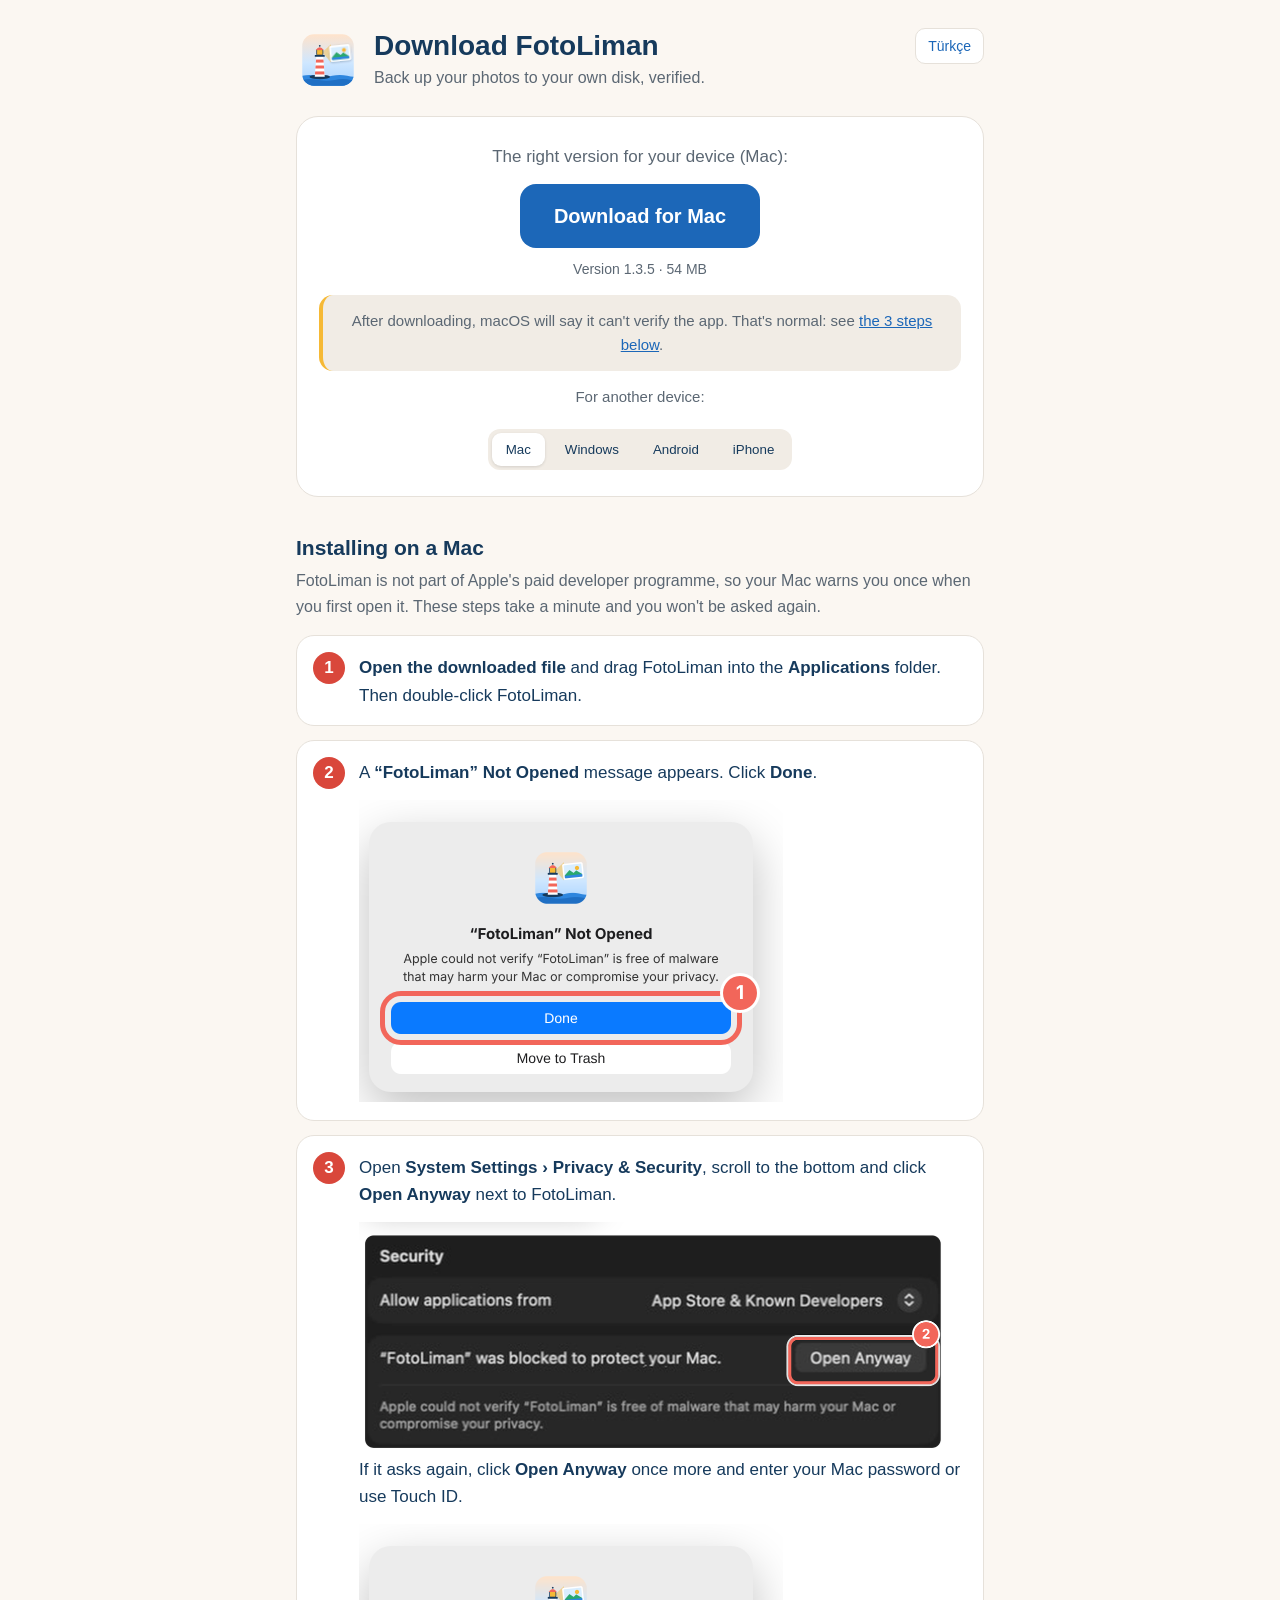
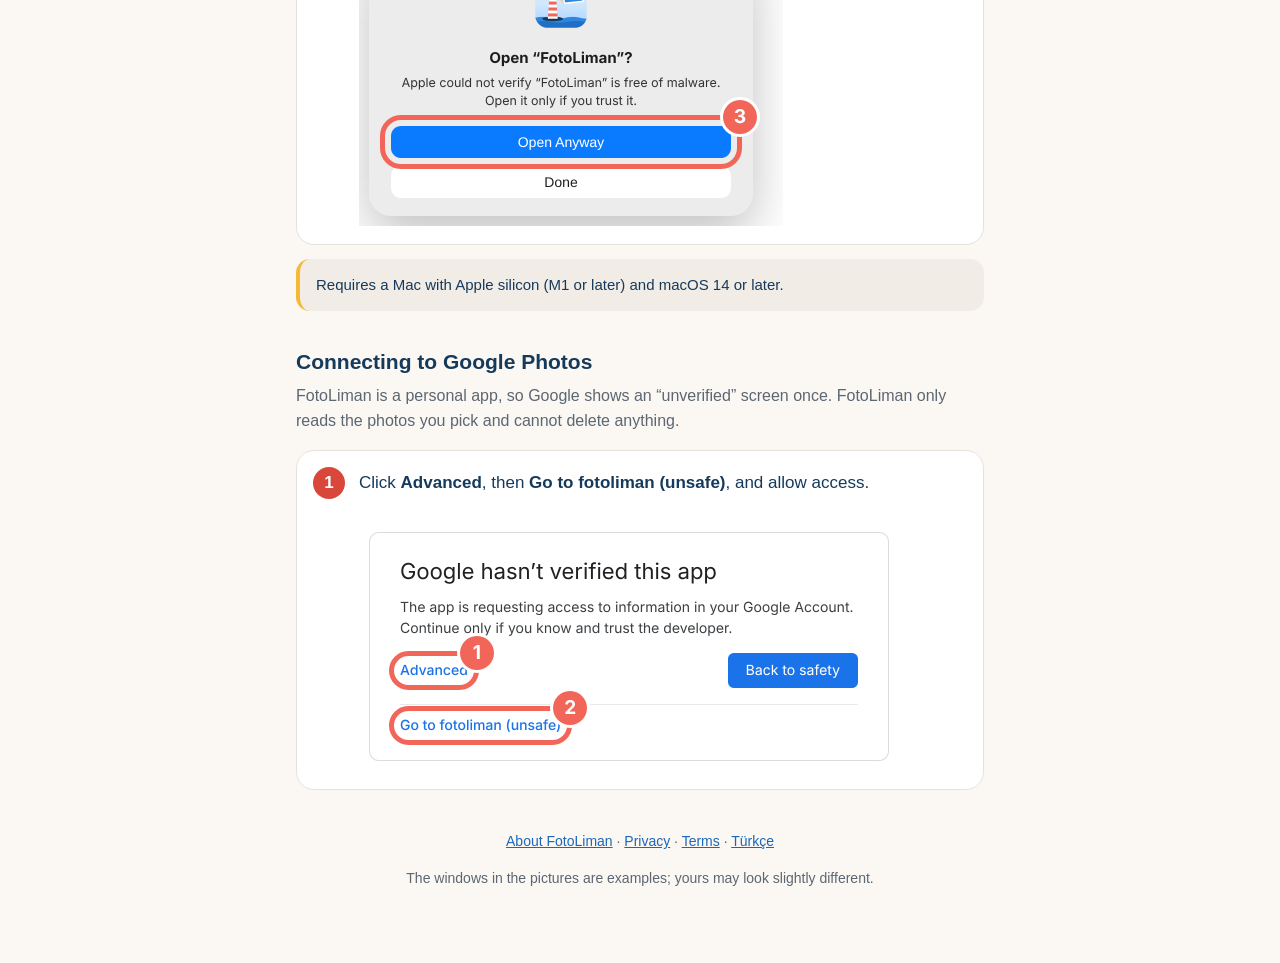
==== commit 31409ddc: "Publish FotoLiman 1.3.5 build 78" ====
--- a/download/index.html
+++ b/download/index.html
@@ -143,10 +143,10 @@
 <script>
 // The only place to change on a new release: version labels and stable release asset URLs.
 var REL = {
-  mac:     { name: "Mac",     label: "Download for Mac",     meta: "Version 1.3.4 · 54 MB", url: "https://github.com/umutluprens/fotoliman/releases/download/macos/FotoLiman-Mac.dmg" },
-  win:     { name: "Windows", label: "Download for Windows", meta: "Version 1.3.4 · Windows 10 and 11 · 65 MB", url: "https://github.com/umutluprens/fotoliman/releases/download/windows-x64/FotoLiman-Kurulum-Windows.exe" },
+  mac:     { name: "Mac",     label: "Download for Mac",     meta: "Version 1.3.5 · 54 MB", url: "https://github.com/umutluprens/fotoliman/releases/download/macos/FotoLiman-Mac.dmg" },
+  win:     { name: "Windows", label: "Download for Windows", meta: "Version 1.3.5 · Windows 10 and 11 · 65 MB", url: "https://github.com/umutluprens/fotoliman/releases/download/windows-x64/FotoLiman-Kurulum-Windows.exe" },
   winarm:  { url: "https://github.com/umutluprens/fotoliman/releases/download/windows-arm64/FotoLiman-Kurulum-Windows-ARM.exe" },
-  android: { name: "Android", label: "Download for Android", meta: "FotoLiman Mobile 0.2.6 · 1.6 MB", url: "https://github.com/umutluprens/fotoliman/releases/download/android/FotoLiman-Mobil-Android.apk" },
+  android: { name: "Android", label: "Download for Android", meta: "FotoLiman Mobile 0.2.7 · 4.4 MB", url: "https://github.com/umutluprens/fotoliman/releases/download/android/FotoLiman-Mobil-Android.apk" },
   ios:     { name: "iPhone",  label: "", meta: "", url: "" }
 };
 function detect() {
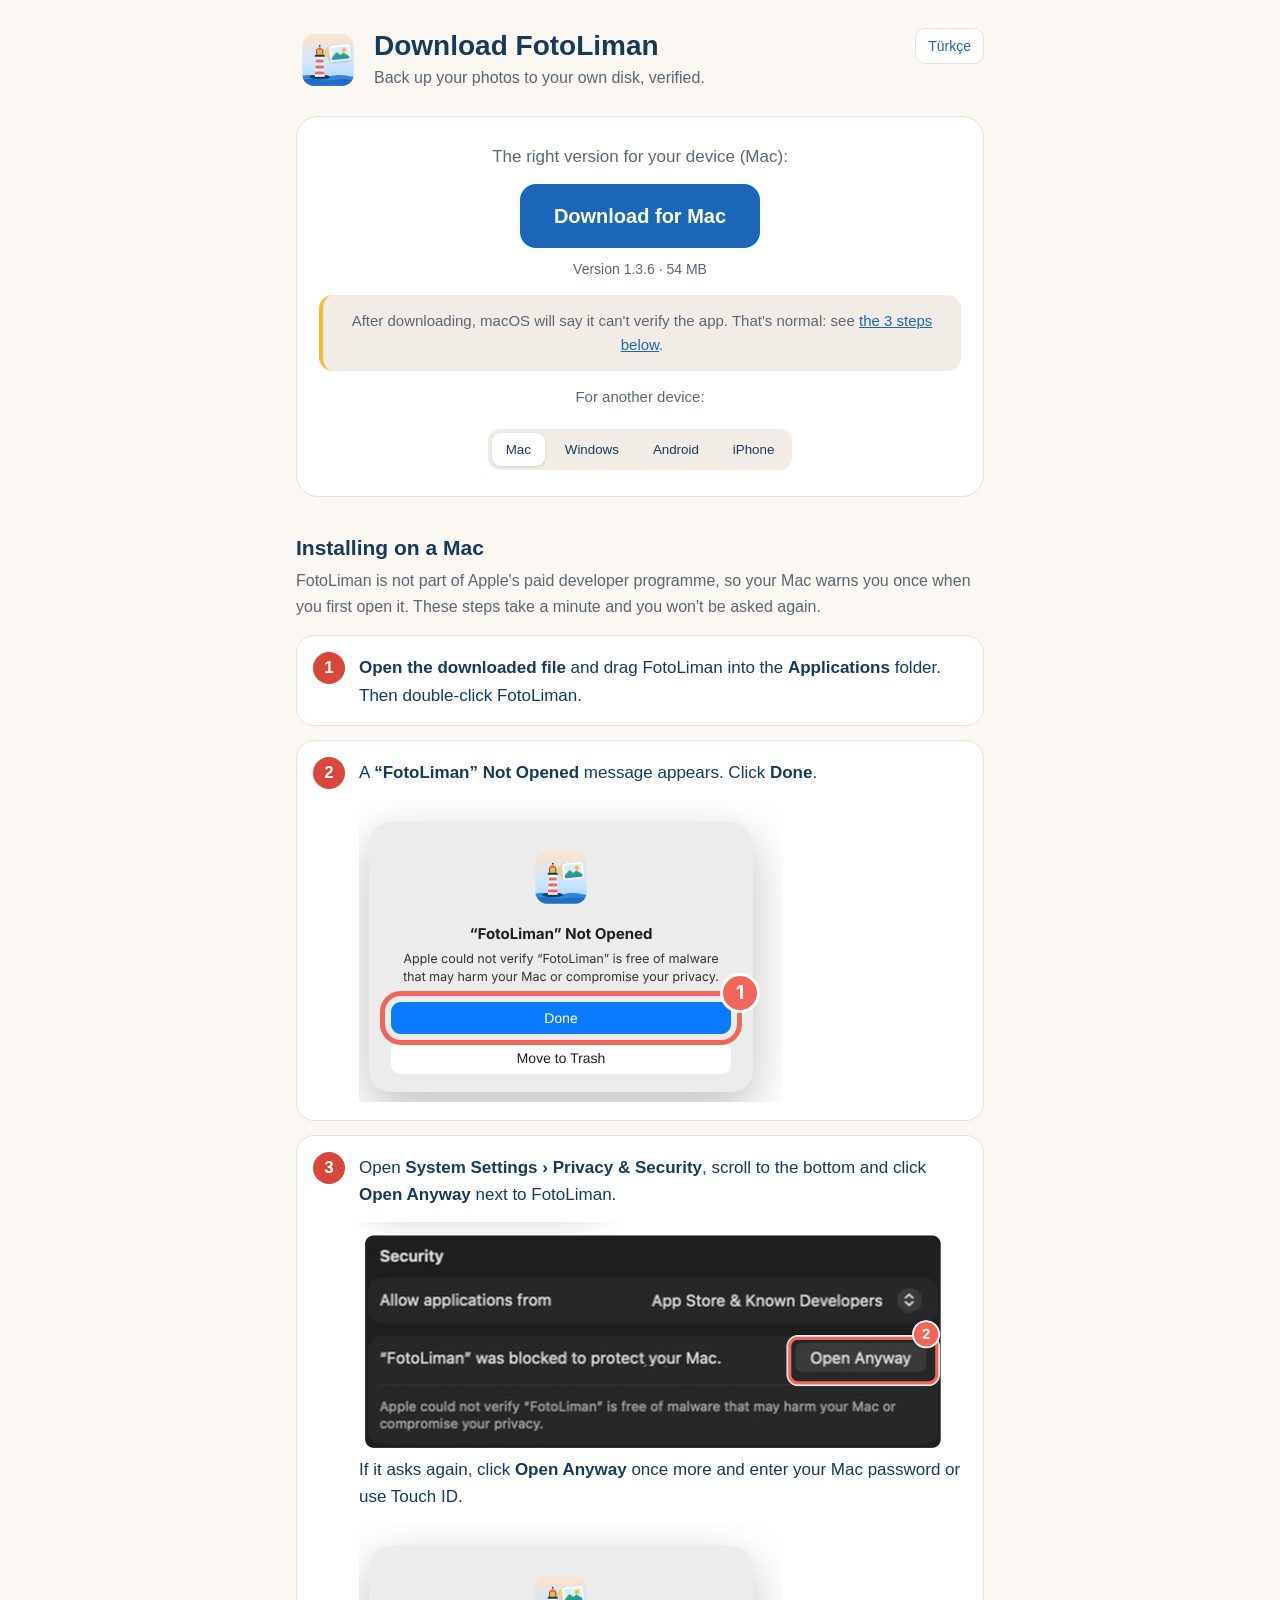
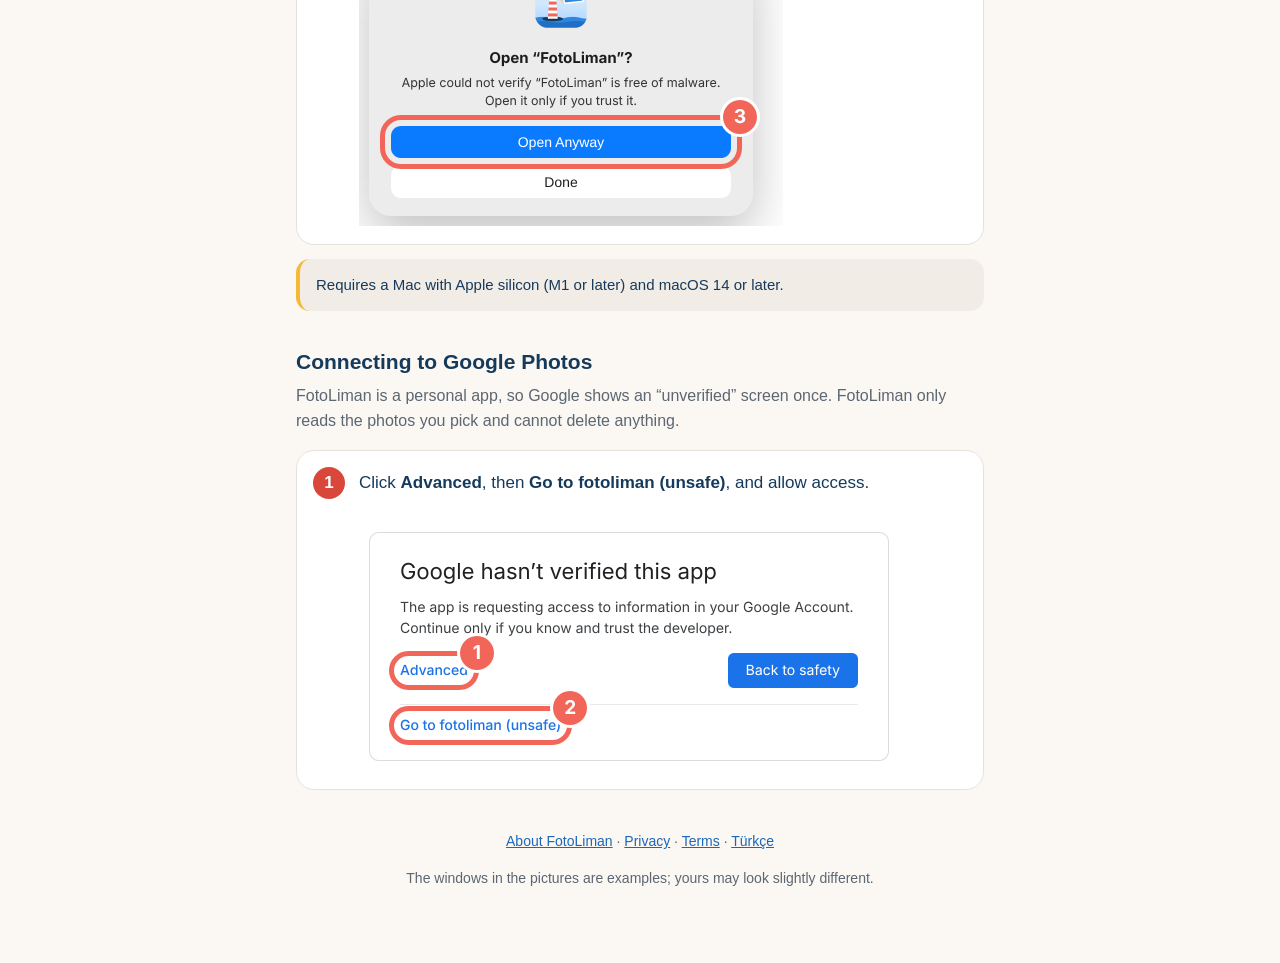
==== commit 3588d791: "Publish FotoLiman 1.3.6 build 79" ====
--- a/download/index.html
+++ b/download/index.html
@@ -143,8 +143,8 @@
 <script>
 // The only place to change on a new release: version labels and stable release asset URLs.
 var REL = {
-  mac:     { name: "Mac",     label: "Download for Mac",     meta: "Version 1.3.5 · 54 MB", url: "https://github.com/umutluprens/fotoliman/releases/download/macos/FotoLiman-Mac.dmg" },
-  win:     { name: "Windows", label: "Download for Windows", meta: "Version 1.3.5 · Windows 10 and 11 · 65 MB", url: "https://github.com/umutluprens/fotoliman/releases/download/windows-x64/FotoLiman-Kurulum-Windows.exe" },
+  mac:     { name: "Mac",     label: "Download for Mac",     meta: "Version 1.3.6 · 54 MB", url: "https://github.com/umutluprens/fotoliman/releases/download/macos/FotoLiman-Mac.dmg" },
+  win:     { name: "Windows", label: "Download for Windows", meta: "Version 1.3.6 · Windows 10 and 11 · 65 MB", url: "https://github.com/umutluprens/fotoliman/releases/download/windows-x64/FotoLiman-Kurulum-Windows.exe" },
   winarm:  { url: "https://github.com/umutluprens/fotoliman/releases/download/windows-arm64/FotoLiman-Kurulum-Windows-ARM.exe" },
   android: { name: "Android", label: "Download for Android", meta: "FotoLiman Mobile 0.2.7 · 4.4 MB", url: "https://github.com/umutluprens/fotoliman/releases/download/android/FotoLiman-Mobil-Android.apk" },
   ios:     { name: "iPhone",  label: "", meta: "", url: "" }
